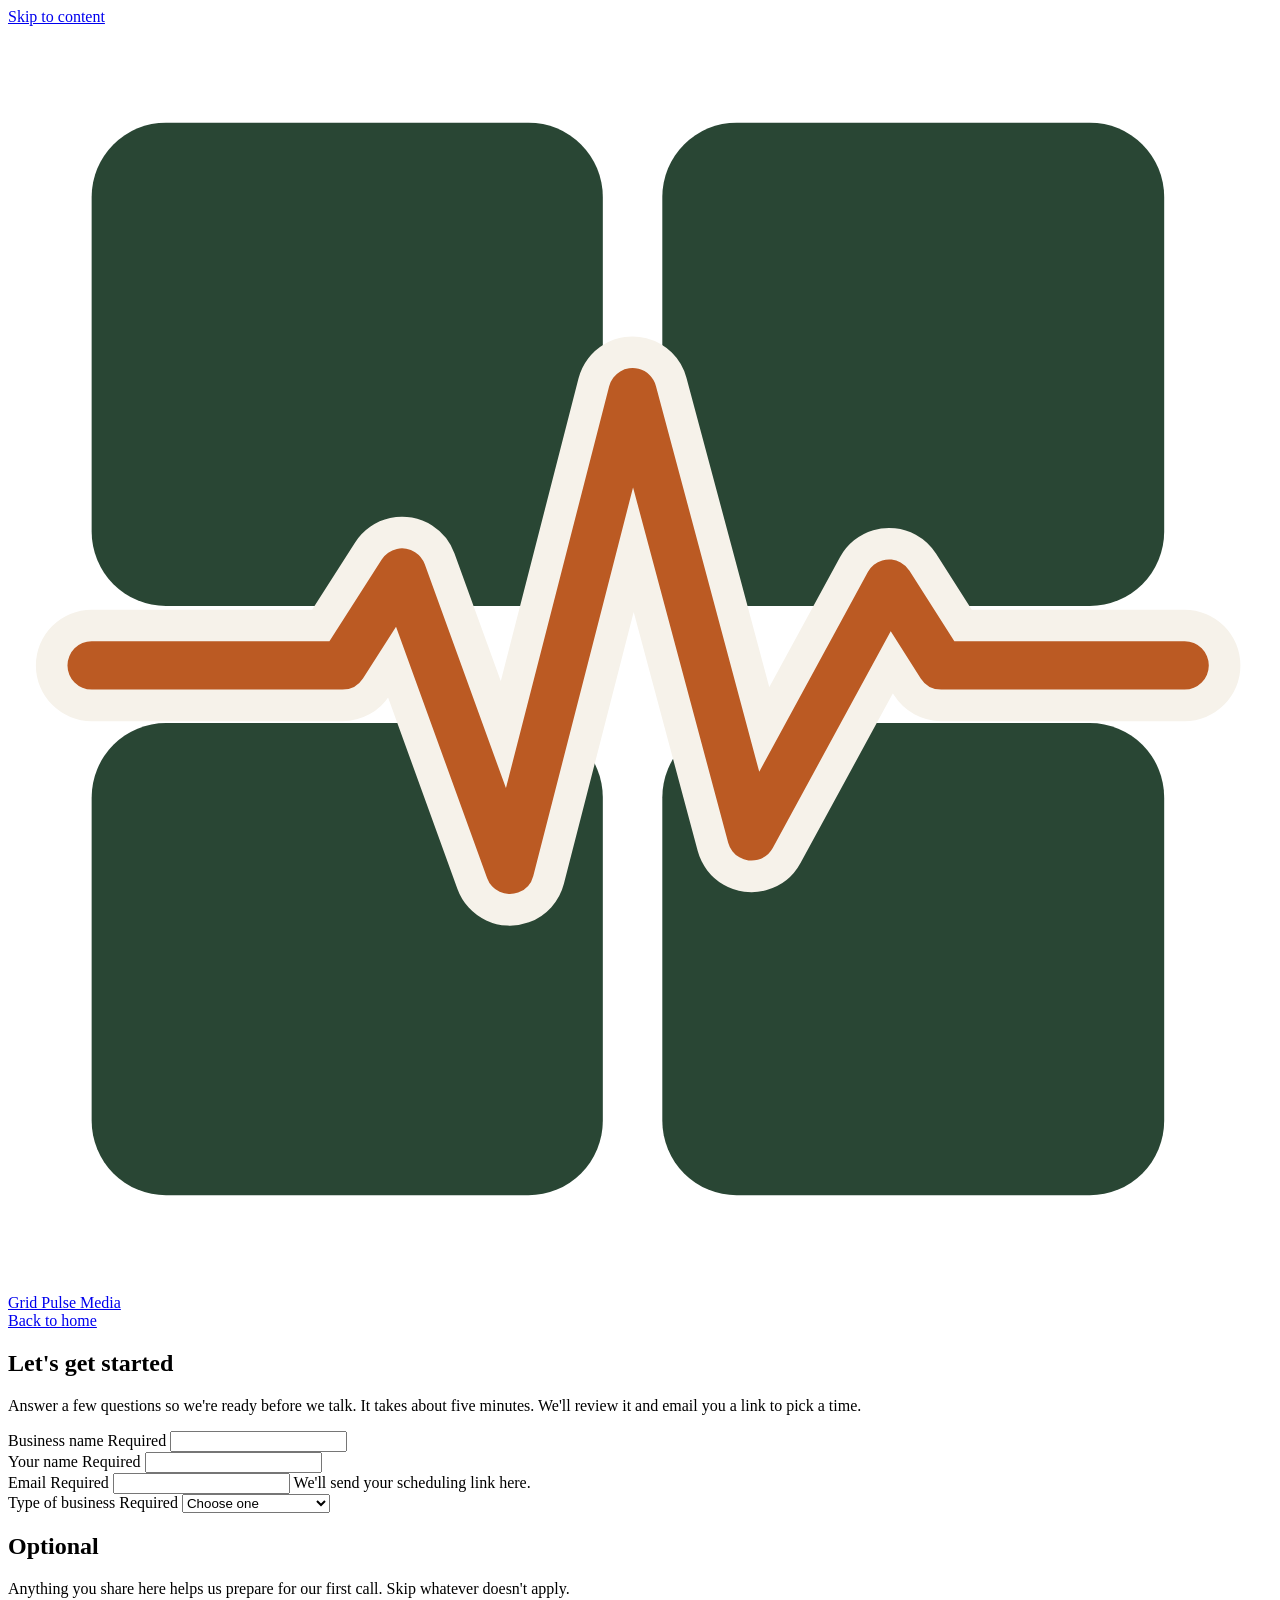
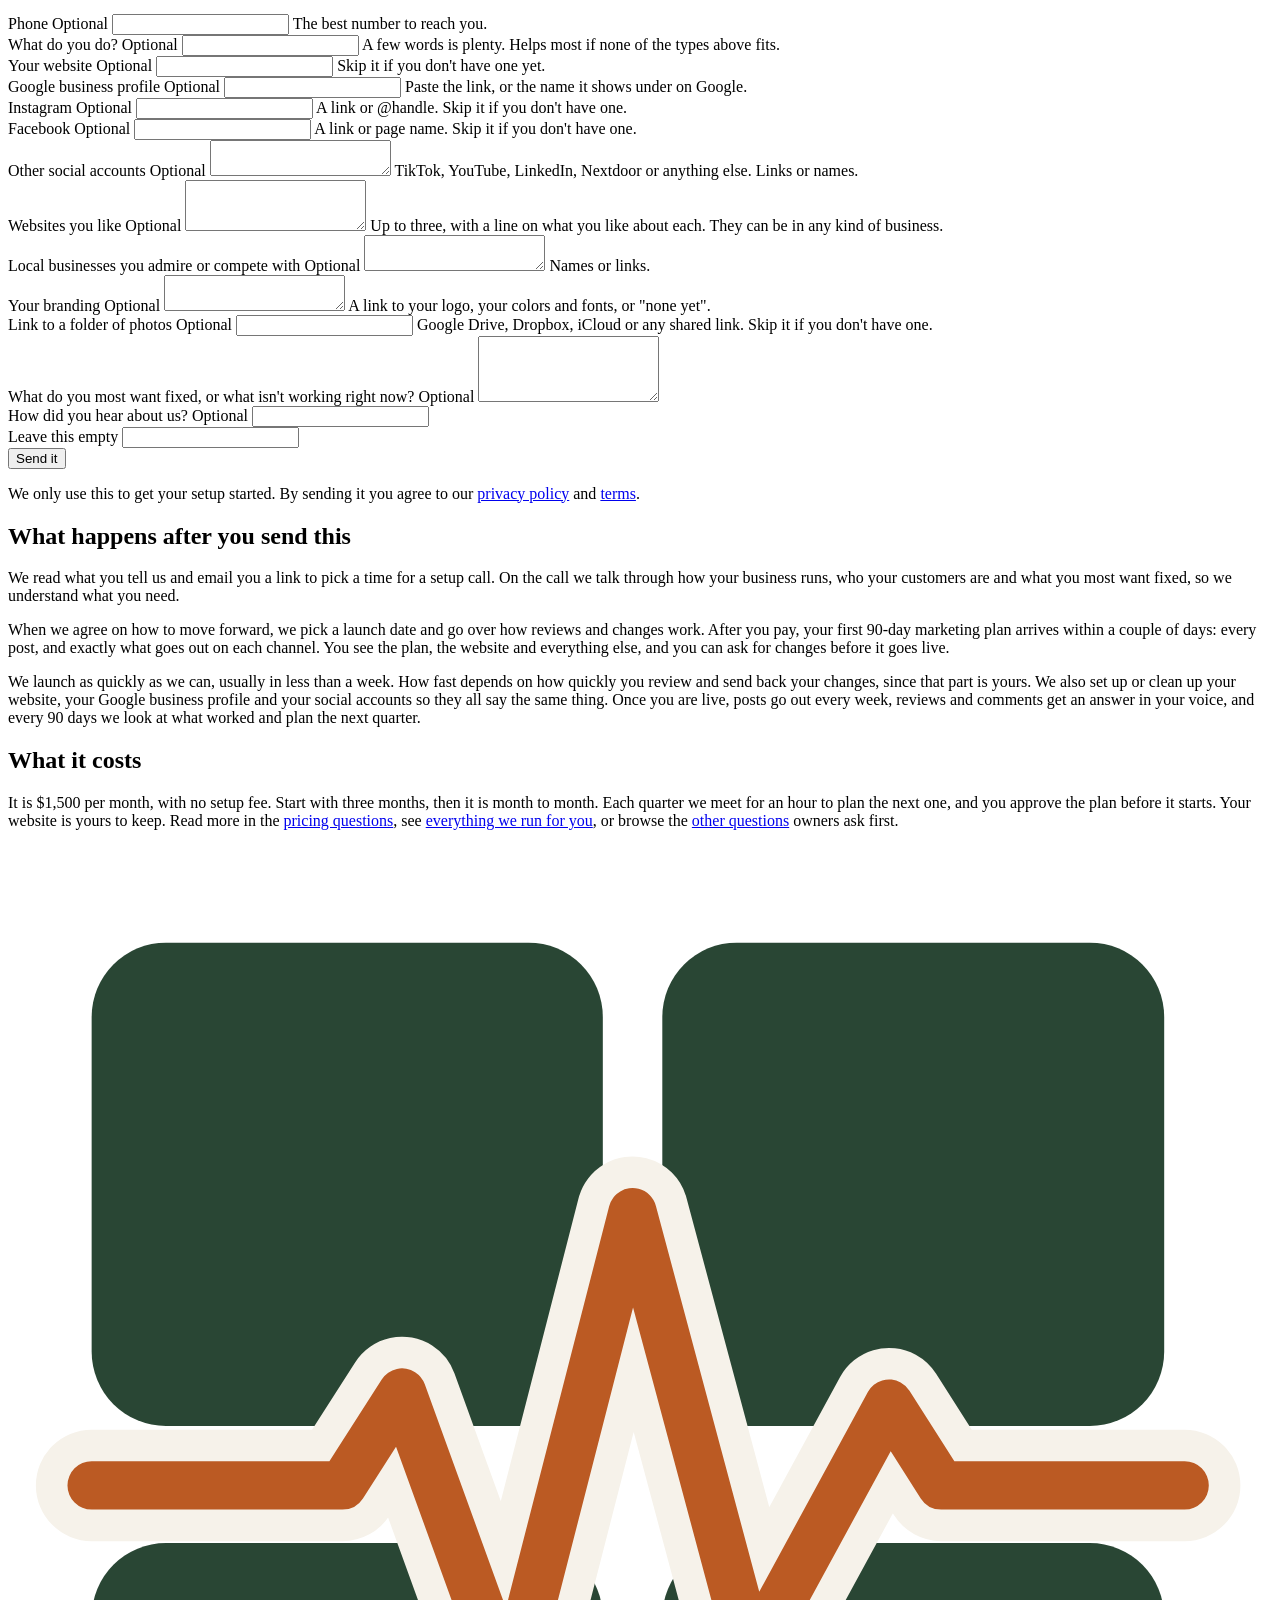
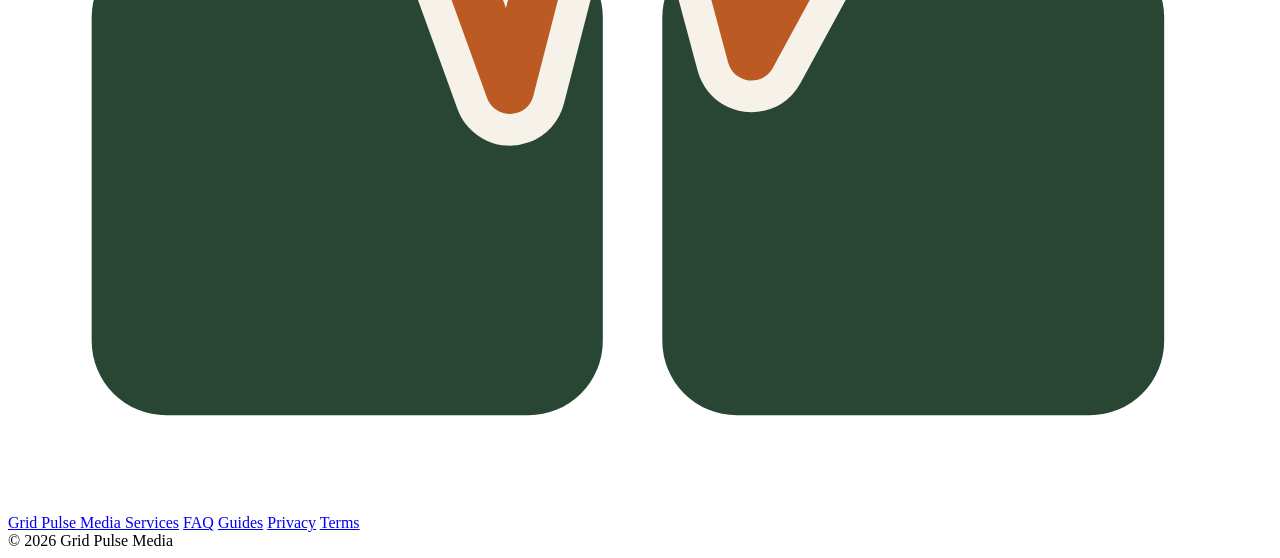
==== start/index.html @ f04337d5 "Pricing: $1,500 a month, no setup fee, $99 hosting-only pause Home: new price, listings tile replace" ====
<!doctype html>
<html lang="en">
<head>
<meta charset="utf-8">
<meta name="viewport" content="width=device-width, initial-scale=1">
<meta name="msvalidate.01" content="0D943468C18944FF4F5E947928108EA3">
<title>Get Started | Grid Pulse Media Setup Call</title>
<meta name="description" content="Tell Grid Pulse Media about your business in about five minutes. We review it and email you a link to pick a time for your setup call.">
<link rel="canonical" href="https://www.gridpulsemedia.com/start/">
<link rel="icon" href="/favicon.svg" type="image/svg+xml">
<link rel="preconnect" href="https://fonts.googleapis.com">
<link rel="preconnect" href="https://fonts.gstatic.com" crossorigin>
<link href="https://fonts.googleapis.com/css2?family=Bitter:wght@700&amp;family=Source+Sans+3:wght@400;600;700&amp;display=swap" rel="stylesheet">
<link rel="stylesheet" href="/styles.css">
<script>window.va = window.va || function () { (window.vaq = window.vaq || []).push(arguments); };</script>
<script defer src="/_vercel/insights/script.js"></script>
</head>
<body>
<a class="skip" href="#main">Skip to content</a>
<header class="site-header">
  <div class="wrap bar">
    <a class="brand" href="/">
      <svg viewBox="160 168 680 680" aria-hidden="true"><rect x="205" y="220" width="275" height="260" rx="40" fill="#294634"/><rect x="512" y="220" width="270" height="260" rx="40" fill="#294634"/><rect x="205" y="543" width="275" height="254" rx="40" fill="#294634"/><rect x="512" y="543" width="270" height="254" rx="40" fill="#294634"/><path d="M205 512H340L372 462L430 622L496 365L560 604L634 468L662 512H793" fill="none" stroke="#F6F2EA" stroke-width="60" stroke-linecap="round" stroke-linejoin="round"/><path d="M205 512H340L372 462L430 622L496 365L560 604L634 468L662 512H793" fill="none" stroke="#BB5A23" stroke-width="26" stroke-linecap="round" stroke-linejoin="round"/></svg>
      <span>Grid Pulse Media</span>
    </a>
    <nav class="nav" aria-label="Main">
      <a href="/">Back to home</a>
    </nav>
  </div>
</header>
<main id="main">
<section class="start">
  <div class="wrap start-wrap">
    <div class="start-intro">
      <h1>Let's get started</h1>
      <p class="lede">Answer a few questions so we're ready before we talk. It takes about five minutes. We'll review it and email you a link to pick a time.</p>
    </div>
    <form class="start-form" method="post" action="/api/start">
      <div class="field-grid">
      <div class="field">
        <label for="business">Business name <span class="req">Required</span></label>
        <input id="business" name="business" type="text" required maxlength="200" autocomplete="organization">
      </div>
      <div class="field">
        <label for="name">Your name <span class="req">Required</span></label>
        <input id="name" name="name" type="text" required maxlength="200" autocomplete="name">
      </div>
      <div class="field">
        <label for="email">Email <span class="req">Required</span></label>
        <input id="email" name="email" type="email" required maxlength="254" autocomplete="email" aria-describedby="email-h">
        <span class="hint" id="email-h">We'll send your scheduling link here.</span>
      </div>
      <div class="field">
        <label for="type">Type of business <span class="req">Required</span></label>
        <select id="type" name="type" required>
          <option value="" disabled selected>Choose one</option>
          <option>Esthetician or spa</option>
          <option>Hair salon or barber</option>
          <option>Plumber</option>
          <option>Electrician</option>
          <option>HVAC</option>
          <option>Restaurant or food</option>
          <option>Retail</option>
          <option>Professional services</option>
          <option>Something else</option>
        </select>
      </div>
      </div>
      <div class="optional-head">
        <h2>Optional</h2>
        <p>Anything you share here helps us prepare for our first call. Skip whatever doesn't apply.</p>
      </div>
      <div class="field-grid">
      <div class="field">
        <label for="phone">Phone <span class="req">Optional</span></label>
        <input id="phone" name="phone" type="tel" maxlength="40" autocomplete="tel" aria-describedby="phone-h">
        <span class="hint" id="phone-h">The best number to reach you.</span>
      </div>
      <div class="field">
        <label for="doWhat">What do you do? <span class="req">Optional</span></label>
        <input id="doWhat" name="doWhat" type="text" maxlength="200" aria-describedby="doWhat-h">
        <span class="hint" id="doWhat-h">A few words is plenty. Helps most if none of the types above fits.</span>
      </div>
      <div class="field">
        <label for="website">Your website <span class="req">Optional</span></label>
        <input id="website" name="website" type="text" maxlength="500" aria-describedby="website-h">
        <span class="hint" id="website-h">Skip it if you don't have one yet.</span>
      </div>
      <div class="field">
        <label for="google">Google business profile <span class="req">Optional</span></label>
        <input id="google" name="google" type="text" maxlength="500" aria-describedby="google-h">
        <span class="hint" id="google-h">Paste the link, or the name it shows under on Google.</span>
      </div>
      <div class="field">
        <label for="instagram">Instagram <span class="req">Optional</span></label>
        <input id="instagram" name="instagram" type="text" maxlength="500" aria-describedby="instagram-h">
        <span class="hint" id="instagram-h">A link or @handle. Skip it if you don't have one.</span>
      </div>
      <div class="field">
        <label for="facebook">Facebook <span class="req">Optional</span></label>
        <input id="facebook" name="facebook" type="text" maxlength="500" aria-describedby="facebook-h">
        <span class="hint" id="facebook-h">A link or page name. Skip it if you don't have one.</span>
      </div>
      </div>
      <div class="field">
        <label for="otherSocial">Other social accounts <span class="req">Optional</span></label>
        <textarea id="otherSocial" name="otherSocial" rows="2" maxlength="500" aria-describedby="otherSocial-h"></textarea>
        <span class="hint" id="otherSocial-h">TikTok, YouTube, LinkedIn, Nextdoor or anything else. Links or names.</span>
      </div>
      <div class="field">
        <label for="likedSites">Websites you like <span class="req">Optional</span></label>
        <textarea id="likedSites" name="likedSites" rows="3" maxlength="1000" aria-describedby="likedSites-h"></textarea>
        <span class="hint" id="likedSites-h">Up to three, with a line on what you like about each. They can be in any kind of business.</span>
      </div>
      <div class="field">
        <label for="admired">Local businesses you admire or compete with <span class="req">Optional</span></label>
        <textarea id="admired" name="admired" rows="2" maxlength="500" aria-describedby="admired-h"></textarea>
        <span class="hint" id="admired-h">Names or links.</span>
      </div>
      <div class="field">
        <label for="branding">Your branding <span class="req">Optional</span></label>
        <textarea id="branding" name="branding" rows="2" maxlength="500" aria-describedby="branding-h"></textarea>
        <span class="hint" id="branding-h">A link to your logo, your colors and fonts, or "none yet".</span>
      </div>
      <div class="field">
        <label for="photos">Link to a folder of photos <span class="req">Optional</span></label>
        <input id="photos" name="photos" type="text" maxlength="500" aria-describedby="photos-h">
        <span class="hint" id="photos-h">Google Drive, Dropbox, iCloud or any shared link. Skip it if you don't have one.</span>
      </div>
      <div class="field">
        <label for="fix">What do you most want fixed, or what isn't working right now? <span class="req">Optional</span></label>
        <textarea id="fix" name="fix" rows="4" maxlength="2000"></textarea>
      </div>
      <div class="field">
        <label for="heard">How did you hear about us? <span class="req">Optional</span></label>
        <input id="heard" name="heard" type="text" maxlength="500">
      </div>
      <div class="trap" aria-hidden="true">
        <label for="fax">Leave this empty</label>
        <input id="fax" name="fax" type="text" tabindex="-1" autocomplete="off">
      </div>
      <div id="bot-check"></div>
      <input type="hidden" id="ms" name="ms" value="">
      <button class="btn" type="submit">Send it</button>
      <p class="form-note">We only use this to get your setup started. By sending it you agree to our <a href="/privacy/">privacy policy</a> and <a href="/terms/">terms</a>.</p>
    </form>
  </div>
</section>
<section class="wrap guide start-more">
<div class="guide-body">
<h2>What happens after you send this</h2>
<p>We read what you tell us and email you a link to pick a time for a setup call. On the call we talk through how your business runs, who your customers are and what you most want fixed, so we understand what you need.</p>
<p>When we agree on how to move forward, we pick a launch date and go over how reviews and changes work. After you pay, your first 90-day marketing plan arrives within a couple of days: every post, and exactly what goes out on each channel. You see the plan, the website and everything else, and you can ask for changes before it goes live.</p>
<p>We launch as quickly as we can, usually in less than a week. How fast depends on how quickly you review and send back your changes, since that part is yours. We also set up or clean up your website, your Google business profile and your social accounts so they all say the same thing. Once you are live, posts go out every week, reviews and comments get an answer in your voice, and every 90 days we look at what worked and plan the next quarter.</p>
<h2>What it costs</h2>
<p>It is $1,500 per month, with no setup fee. Start with three months, then it is month to month. Each quarter we meet for an hour to plan the next one, and you approve the plan before it starts. Your website is yours to keep. Read more in the <a href="/pricing-faq/">pricing questions</a>, see <a href="/services/">everything we run for you</a>, or browse the <a href="/faq/">other questions</a> owners ask first.</p>
</div>
</section>
</main>
<script>
// How long the page was open when the form is sent. A person takes longer than a script; the server checks it.
var openedAt = Date.now();
document.querySelector('.start-form').addEventListener('submit', function () {
  document.getElementById('ms').value = String(Date.now() - openedAt);
});
</script>
<script>
// Paste the Cloudflare Turnstile site key between the quotes to turn the bot check on.
var TURNSTILE_SITE_KEY = '0x4AAAAAAFNo6ZbcBxbSyfvk';
if (TURNSTILE_SITE_KEY) {
  var box = document.getElementById('bot-check');
  box.className = 'cf-turnstile';
  box.setAttribute('data-sitekey', TURNSTILE_SITE_KEY);
  var t = document.createElement('script');
  t.src = 'https://challenges.cloudflare.com/turnstile/v0/api.js';
  t.async = true;
  t.defer = true;
  document.head.appendChild(t);
}
</script>
<footer class="site-footer">
  <div class="wrap foot-bar">
    <a class="brand" href="/">
      <svg viewBox="160 168 680 680" aria-hidden="true"><rect x="205" y="220" width="275" height="260" rx="40" fill="#294634"/><rect x="512" y="220" width="270" height="260" rx="40" fill="#294634"/><rect x="205" y="543" width="275" height="254" rx="40" fill="#294634"/><rect x="512" y="543" width="270" height="254" rx="40" fill="#294634"/><path d="M205 512H340L372 462L430 622L496 365L560 604L634 468L662 512H793" fill="none" stroke="#F6F2EA" stroke-width="60" stroke-linecap="round" stroke-linejoin="round"/><path d="M205 512H340L372 462L430 622L496 365L560 604L634 468L662 512H793" fill="none" stroke="#BB5A23" stroke-width="26" stroke-linecap="round" stroke-linejoin="round"/></svg>
      <span>Grid Pulse Media</span>
    </a>
    <a href="/services/">Services</a>
    <a href="/faq/">FAQ</a>
    <a href="/guides/">Guides</a>
    <a href="/privacy/">Privacy</a>
    <a href="/terms/">Terms</a>
    <div>&copy; 2026 Grid Pulse Media</div>
  </div>
</footer>
</body>
</html>
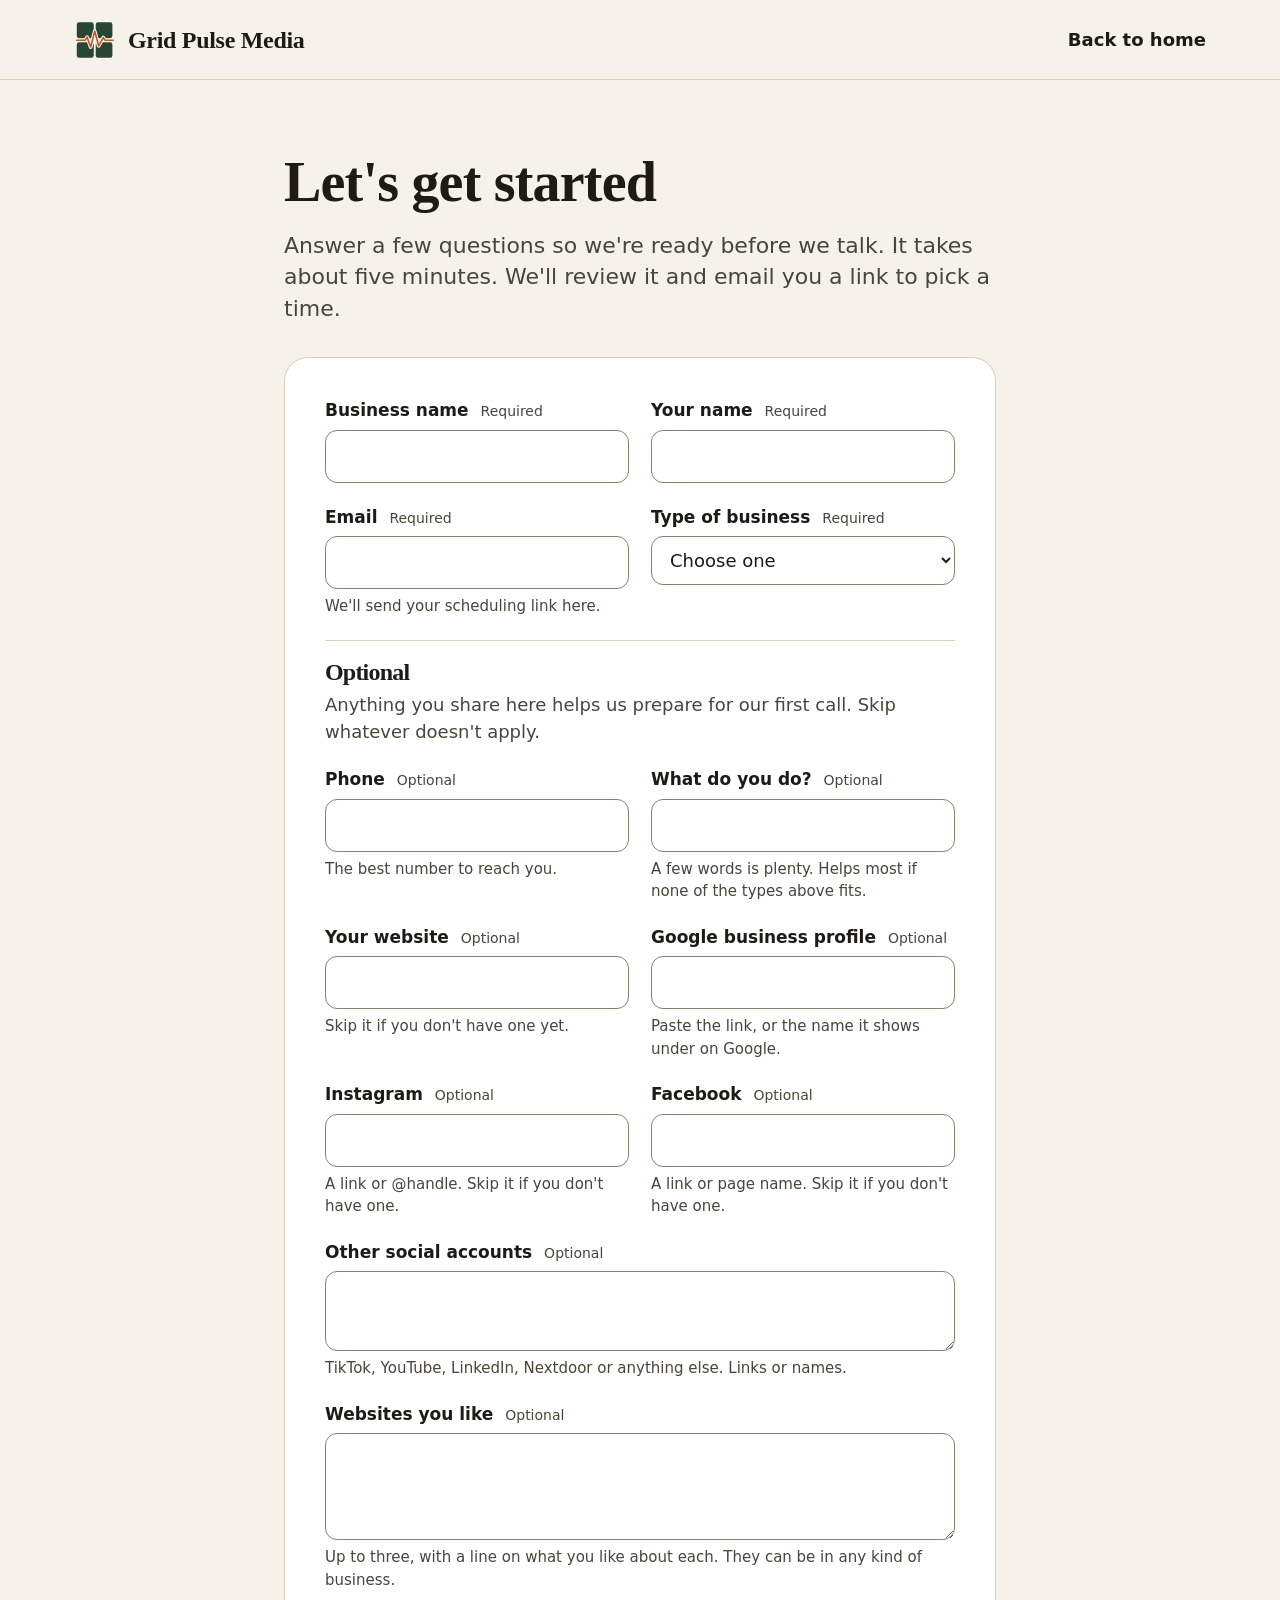
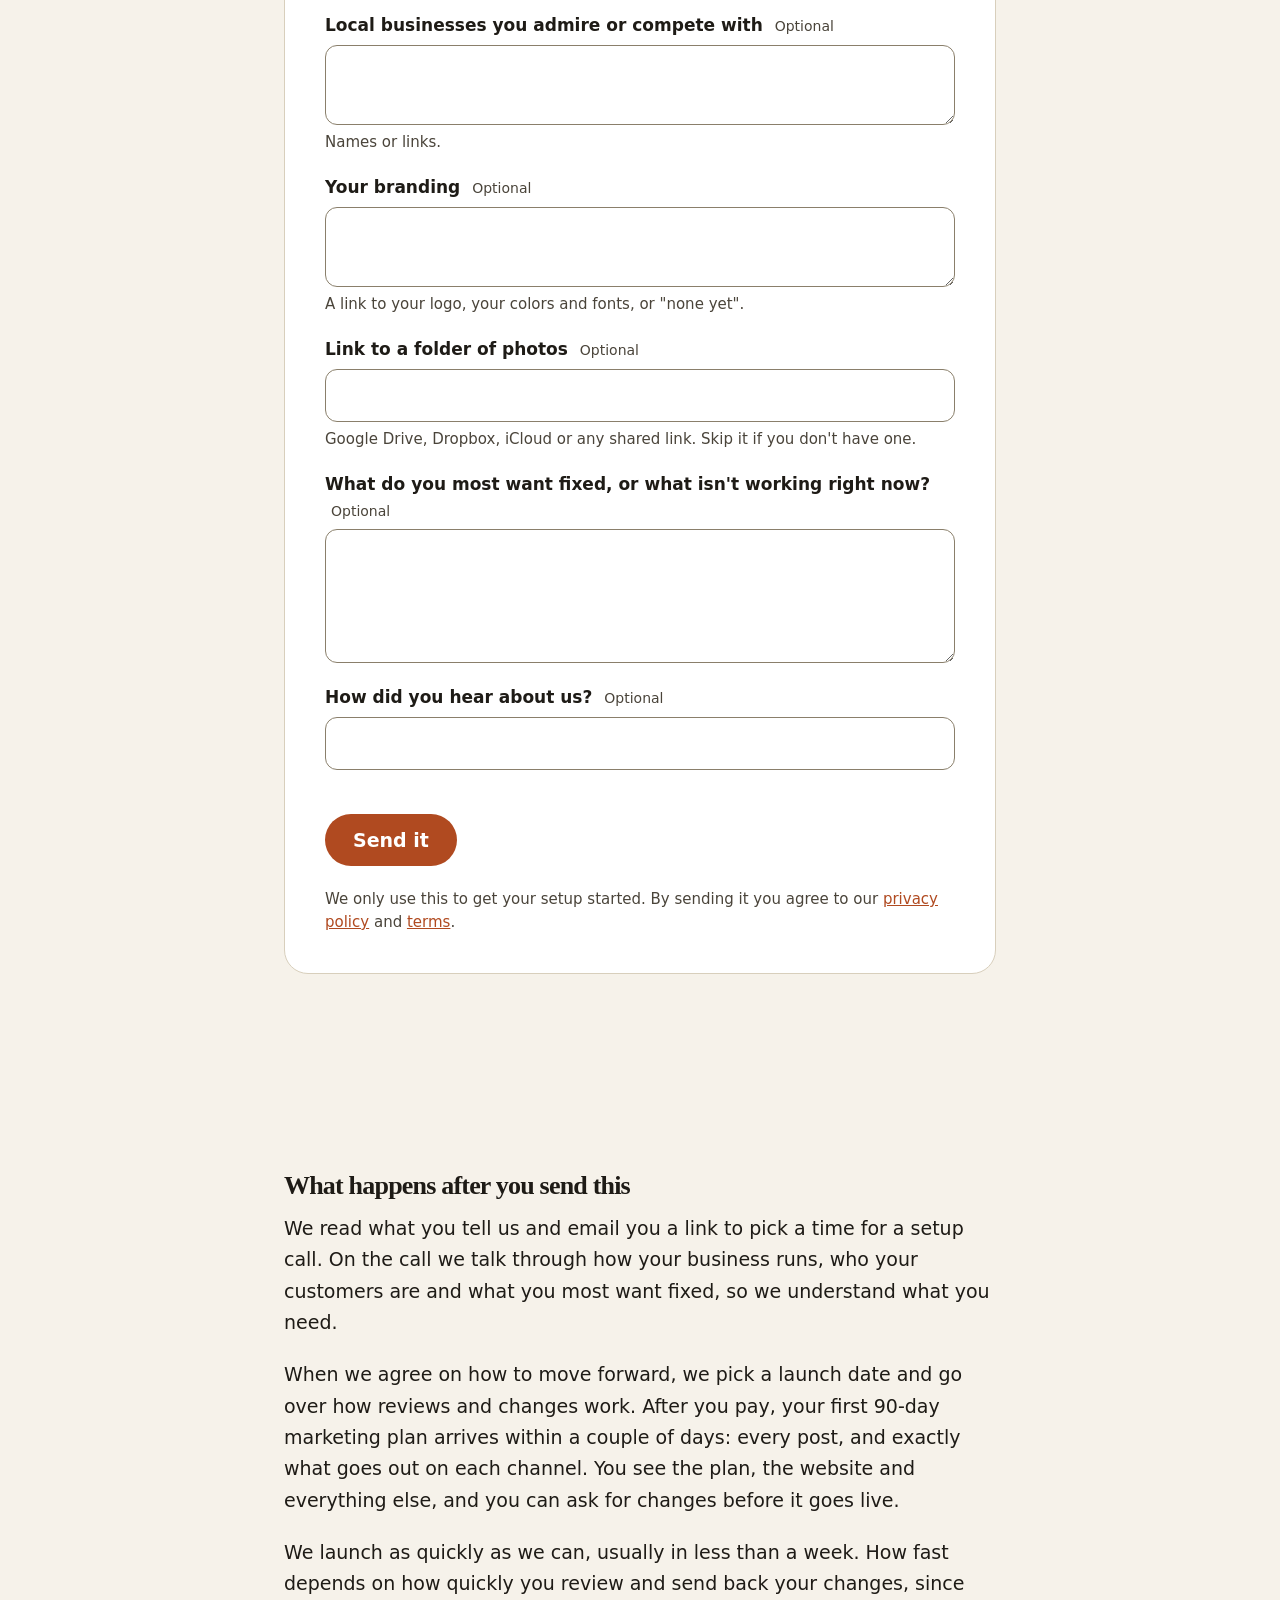
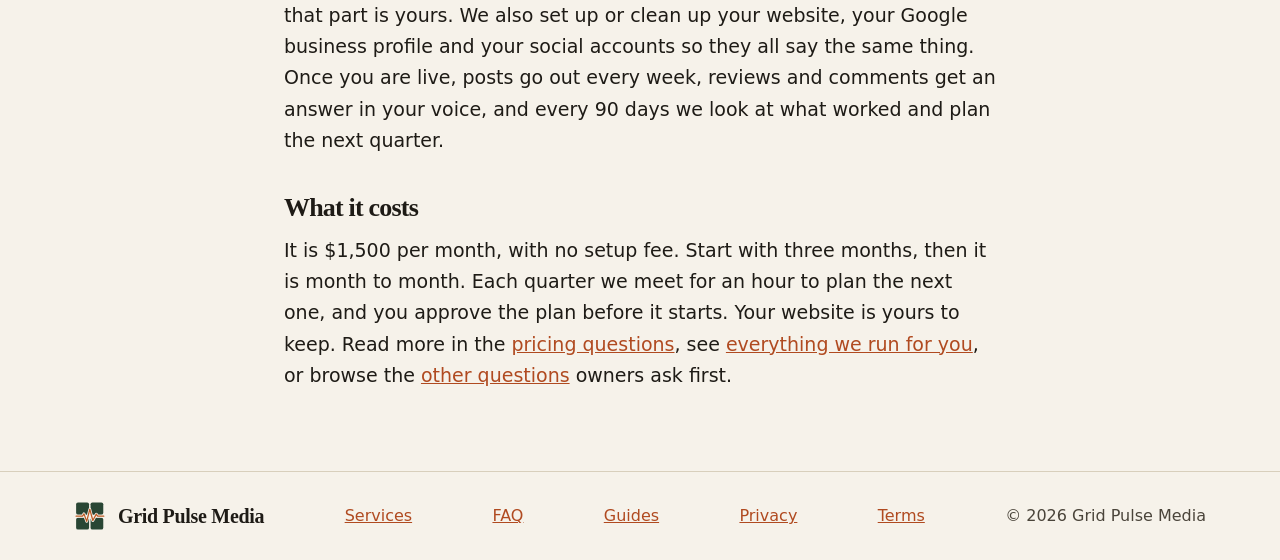
==== commit 0cbd9d57: "Add Google Analytics 4 tag to every page Co-Authored-By: Claude Opus 5.5 <noreply@anthropic.com> Cla" ====
--- a/start/index.html
+++ b/start/index.html
@@ -2,6 +2,14 @@
 <html lang="en">
 <head>
 <meta charset="utf-8">
+<!-- Google tag (gtag.js): GA4 property gridpulsemedia.com, read by the Miloe engine -->
+<script async src="https://www.googletagmanager.com/gtag/js?id=G-GLJ8757BDY"></script>
+<script>
+  window.dataLayer = window.dataLayer || [];
+  function gtag(){dataLayer.push(arguments);}
+  gtag('js', new Date());
+  gtag('config', 'G-GLJ8757BDY');
+</script>
 <meta name="viewport" content="width=device-width, initial-scale=1">
 <meta name="msvalidate.01" content="0D943468C18944FF4F5E947928108EA3">
 <title>Get Started | Grid Pulse Media Setup Call</title>
--- a/styles.css
+++ b/styles.css
@@ -0,0 +1,714 @@
+:root {
+  --cream: #F6F2EA;
+  --ink: #1E1B16;
+  --muted: #4A443A;
+  --forest: #2F4A3A;
+  --clay: #B04A20;
+  --clay-dark: #8F3A18;
+  --sand: #EFE8D8;
+  --sand-deep: #E6DCC8;
+  --line: #D8CFBC;
+  --serif: 'Bitter', Georgia, serif;
+}
+
+* { box-sizing: border-box; }
+
+html { -webkit-text-size-adjust: 100%; scroll-behavior: smooth; }
+
+@media (prefers-reduced-motion: reduce) {
+  html { scroll-behavior: auto; }
+}
+
+body {
+  margin: 0;
+  background: var(--cream);
+  color: var(--ink);
+  font-family: 'Source Sans 3', system-ui, -apple-system, 'Segoe UI', sans-serif;
+  font-size: 18px;
+  line-height: 1.5;
+}
+
+img, svg { max-width: 100%; }
+
+a { color: var(--clay); }
+a:hover { color: var(--clay-dark); }
+
+:focus-visible {
+  outline: 3px solid var(--forest);
+  outline-offset: 3px;
+}
+
+.skip {
+  position: absolute;
+  left: 16px;
+  top: -64px;
+  background: var(--ink);
+  color: var(--cream);
+  padding: 12px 18px;
+  border-radius: 8px;
+  z-index: 10;
+}
+.skip:focus { top: 16px; }
+
+.wrap {
+  max-width: 1180px;
+  margin: 0 auto;
+  padding: 0 24px;
+}
+
+h1, h2, h3 { margin: 0; }
+
+h1, h2 {
+  font-family: var(--serif);
+  font-weight: 700;
+  line-height: 1.1;
+  letter-spacing: -0.8px;
+}
+
+h1, .hero-title { font-size: clamp(36px, 5.2vw, 56px); }
+.hero-title { font-family: var(--serif); font-weight: 700; line-height: 1.1; letter-spacing: -0.8px; }
+h2 { font-size: clamp(30px, 4vw, 42px); }
+h3 { font-size: 22px; font-weight: 700; line-height: 1.25; }
+
+p { margin: 0; }
+
+.eyebrow {
+  font-size: 14px;
+  font-weight: 700;
+  letter-spacing: 1.4px;
+  text-transform: uppercase;
+  color: var(--forest);
+}
+
+.section { padding: clamp(56px, 8vw, 96px) 0; }
+.section-head { display: flex; flex-direction: column; gap: 12px; margin-bottom: 44px; }
+.section-head p { font-size: 20px; color: var(--muted); max-width: 640px; }
+
+/* Buttons */
+.btn {
+  display: inline-block;
+  background: var(--clay);
+  color: #fff;
+  text-decoration: none;
+  font-weight: 700;
+  font-size: 19px;
+  line-height: 1.2;
+  padding: 15px 28px;
+  min-height: 48px;
+  border-radius: 999px;
+}
+.btn:hover { background: var(--clay-dark); color: #fff; }
+.btn-sm { font-size: 17px; padding: 11px 20px; min-height: 44px; }
+
+.link-strong {
+  color: var(--ink);
+  font-weight: 700;
+  font-size: 19px;
+  text-underline-offset: 4px;
+}
+.link-strong:hover { color: var(--clay-dark); }
+
+/* Header */
+.site-header {
+  background: var(--cream);
+  border-bottom: 1px solid var(--line);
+}
+.bar {
+  display: flex;
+  align-items: center;
+  justify-content: space-between;
+  gap: 24px;
+  padding-top: 16px;
+  padding-bottom: 16px;
+}
+.brand {
+  display: flex;
+  align-items: center;
+  gap: 12px;
+  color: var(--ink);
+  text-decoration: none;
+  font-family: var(--serif);
+  font-weight: 700;
+  font-size: 24px;
+  letter-spacing: -0.3px;
+}
+.brand:hover { color: var(--ink); }
+.brand svg { width: 42px; height: 42px; flex: none; }
+
+.nav { display: flex; align-items: center; gap: 28px; font-weight: 600; }
+.nav a:not(.btn) { color: var(--ink); text-decoration: none; padding: 10px 0; }
+.nav a:not(.btn):hover { color: var(--clay-dark); text-decoration: underline; text-underline-offset: 4px; }
+
+/* Phones and small tablets: brand and button on the first row, the page links on a second row */
+@media (max-width: 820px) {
+  .bar { flex-wrap: wrap; justify-content: flex-start; gap: 0; padding-top: 10px; padding-bottom: 4px; }
+  .bar::after { content: ""; order: 2; flex: 1 0 100%; height: 0; }
+  .brand { order: 0; flex: 1 1 auto; min-width: 0; margin-right: 12px; font-size: 19px; gap: 9px; min-height: 44px; white-space: nowrap; }
+  .brand svg { width: 34px; height: 34px; }
+  .nav { display: contents; }
+  .nav .btn { order: 1; white-space: nowrap; margin-bottom: 6px; padding: 10px 16px; font-size: 16px; }
+  .nav a:not(.btn) { order: 3; display: inline-flex; align-items: center; min-height: 44px; padding: 0 13px 0 0; font-size: 15px; }
+  .nav a:only-child { order: 1; padding: 0; margin-bottom: 0; }
+}
+@media (max-width: 360px) {
+  .brand { font-size: 16px; gap: 8px; }
+  .brand svg { width: 28px; height: 28px; }
+  .nav .btn { padding: 10px 12px; font-size: 15px; }
+}
+
+/* Hero */
+.hero { padding: clamp(40px, 7vw, 72px) 0; }
+.hero-grid {
+  display: grid;
+  grid-template-columns: repeat(2, minmax(0, 1fr));
+  gap: 56px;
+  align-items: center;
+}
+@media (max-width: 900px) {
+  .hero-grid { grid-template-columns: minmax(0, 1fr); gap: 40px; }
+}
+.hero-copy { display: flex; flex-direction: column; gap: 24px; align-items: flex-start; }
+.lede { font-size: clamp(19px, 2.4vw, 22px); line-height: 1.45; color: var(--muted); }
+.cta-row { display: flex; flex-wrap: wrap; gap: 14px 24px; align-items: center; }
+
+.frame-wrap { display: flex; flex-direction: column; gap: 14px; }
+.frame {
+  border: 1px solid var(--line);
+  border-radius: 18px;
+  overflow: hidden;
+  background: #fff;
+}
+.frame-bar {
+  display: flex;
+  align-items: center;
+  gap: 14px;
+  height: 44px;
+  padding: 0 16px;
+  background: #EFE8D8;
+  border-bottom: 1px solid var(--line);
+}
+.dots { display: flex; gap: 6px; }
+.dots i { width: 10px; height: 10px; border-radius: 50%; border: 1.5px solid #8A7F6B; display: block; }
+.url {
+  flex: 1;
+  background: #fff;
+  border-radius: 999px;
+  padding: 4px 14px;
+  font-size: 14px;
+  color: var(--muted);
+  overflow: hidden;
+  white-space: nowrap;
+  text-overflow: ellipsis;
+}
+.shot {
+  aspect-ratio: 16 / 10;
+  background: var(--sand-deep);
+  display: flex;
+  align-items: center;
+  justify-content: center;
+  padding: 16px;
+  text-align: center;
+  color: var(--muted);
+}
+.chip-row { display: flex; align-items: center; flex-wrap: wrap; gap: 10px; color: var(--muted); font-size: 16px; }
+.chip {
+  background: var(--forest);
+  color: var(--cream);
+  font-weight: 700;
+  font-size: 14px;
+  padding: 4px 12px;
+  border-radius: 999px;
+}
+
+/* Channels */
+.channels { padding: 40px 0 56px; border-bottom: 1px solid var(--line); }
+.channels .eyebrow { color: var(--muted); margin-bottom: 20px; display: block; }
+.channel-grid {
+  display: grid;
+  grid-template-columns: repeat(auto-fit, minmax(150px, 1fr));
+  gap: 12px;
+}
+.channel {
+  display: flex;
+  flex-direction: column;
+  align-items: center;
+  justify-content: center;
+  gap: 4px;
+  background: #fff;
+  border: 1px solid var(--line);
+  border-radius: 14px;
+  padding: 12px 10px;
+  text-align: center;
+}
+.channel svg { width: 28px; height: 28px; }
+.channel b { font-size: 16px; }
+.channel small { font-size: 14px; font-weight: 600; letter-spacing: 0.4px; color: var(--muted); }
+.channel.more { background: transparent; border: 1.5px dashed #A89C84; color: var(--muted); }
+.channels .note { margin-top: 20px; color: var(--muted); font-size: 17px; }
+
+/* Familiar */
+.familiar { background: var(--ink); color: var(--cream); }
+.familiar h2 { margin-bottom: 36px; }
+.three {
+  display: grid;
+  grid-template-columns: repeat(auto-fit, minmax(260px, 1fr));
+  gap: 32px;
+}
+.three p { font-size: 21px; line-height: 1.45; }
+
+/* How */
+.steps {
+  display: grid;
+  grid-template-columns: repeat(auto-fit, minmax(240px, 1fr));
+  gap: 28px;
+}
+.step { display: flex; flex-direction: column; gap: 10px; border-top: 3px solid var(--clay); padding-top: 18px; }
+.step .num { font-family: var(--serif); font-size: 20px; font-weight: 700; color: var(--clay); }
+.step p { font-size: 17px; color: var(--muted); }
+
+/* Work */
+.work { background: var(--sand); }
+.cards {
+  display: grid;
+  grid-template-columns: repeat(auto-fit, minmax(min(100%, 340px), 1fr));
+  gap: 28px;
+}
+.card { background: #fff; border-radius: 20px; overflow: hidden; display: flex; flex-direction: column; }
+.card .shot { aspect-ratio: 16 / 9; }
+.card-body { padding: 26px 28px; display: flex; flex-direction: column; gap: 10px; }
+.card-body h3 { font-family: var(--serif); font-size: 28px; }
+.card-body p { font-size: 17px; color: var(--muted); }
+
+/* Included */
+.included-grid { display: grid; grid-template-columns: repeat(4, minmax(0, 1fr)); gap: 20px; }
+@media (max-width: 1100px) { .included-grid { grid-template-columns: repeat(2, minmax(0, 1fr)); } }
+@media (max-width: 640px) { .included-grid { grid-template-columns: minmax(0, 1fr); } }
+.inc-card { background: #fff; border: 1px solid var(--line); border-radius: 18px; padding: 26px 28px; display: flex; flex-direction: column; gap: 10px; }
+.inc-card p { font-size: 17px; color: var(--muted); }
+.inc-list { list-style: none; margin: 4px 0 0; padding: 0; display: flex; flex-direction: column; gap: 8px; font-size: 16px; color: var(--muted); }
+.inc-list li { position: relative; padding-left: 18px; }
+.inc-list li::before { content: ""; position: absolute; left: 0; top: 0.6em; width: 7px; height: 7px; border-radius: 50%; background: var(--clay); }
+/* The plan is a full width band above the four outcome cards */
+.included-grid > .inc-card:first-child { grid-column: 1 / -1; background: var(--forest); border-color: var(--forest); color: var(--cream); }
+.included-grid > .inc-card:first-child h3, .included-grid > .inc-card:first-child p, .included-grid > .inc-card:first-child .inc-list { color: var(--cream); }
+.included-grid > .inc-card:first-child .inc-list li::before { background: var(--cream); }
+.included-grid > .inc-card:first-child .inc-list { display: grid; grid-template-columns: repeat(3, minmax(0, 1fr)); gap: 12px 32px; font-size: 17px; margin-top: 8px; }
+@media (max-width: 820px) { .included-grid > .inc-card:first-child .inc-list { grid-template-columns: minmax(0, 1fr); } }
+.inc-card .inc-line { font-weight: 700; margin-top: 6px; }
+
+/* Pricing */
+.pricing { padding-top: 0; }
+.price-grid {
+  display: grid;
+  grid-template-columns: repeat(auto-fit, minmax(min(100%, 380px), 1fr));
+  gap: 32px;
+}
+.price-card {
+  background: #fff;
+  border: 2px solid var(--ink);
+  border-radius: 24px;
+  padding: clamp(28px, 4vw, 44px);
+  display: flex;
+  flex-direction: column;
+  gap: 18px;
+  align-items: flex-start;
+}
+.price { display: flex; align-items: baseline; flex-wrap: wrap; gap: 8px; }
+.price b { font-family: var(--serif); font-size: clamp(56px, 8vw, 72px); line-height: 1; letter-spacing: -2px; }
+.price span { font-size: 20px; color: var(--muted); }
+.price-card p { font-size: 18px; color: var(--muted); }
+.ai-card {
+  background: var(--forest);
+  color: var(--cream);
+  border-radius: 24px;
+  padding: clamp(28px, 4vw, 44px);
+  display: flex;
+  flex-direction: column;
+  gap: 18px;
+}
+.ai-card h2 { font-size: clamp(26px, 3.4vw, 34px); }
+.ai-card p { font-size: 18px; line-height: 1.55; }
+
+.compare {
+  grid-column: 1 / -1;
+  border-top: 1px solid var(--line);
+  padding-top: 28px;
+  display: flex;
+  flex-direction: column;
+  gap: 10px;
+  max-width: 820px;
+}
+.compare p { font-size: 19px; }
+.compare .compare-note { font-size: 15px; color: var(--muted); }
+
+/* Compare table */
+.compare { max-width: none; }
+.table-wrap { overflow-x: auto; }
+.compare table { width: 100%; border-collapse: collapse; font-size: 17px; background: var(--sand); border: 1px solid var(--line); }
+.compare th, .compare td { text-align: left; padding: 14px 18px; border-bottom: 1px solid var(--line); vertical-align: top; }
+.compare thead th { font-size: 14px; letter-spacing: .06em; text-transform: uppercase; color: var(--muted); background: var(--sand-deep); }
+.compare tbody th { font-weight: 700; }
+.compare td:last-child { color: var(--forest); font-weight: 700; }
+.compare tr.total th, .compare tr.total td { background: var(--sand-deep); border-bottom: 0; }
+.sr { position: absolute; width: 1px; height: 1px; overflow: hidden; clip: rect(0 0 0 0); }
+
+/* FAQ */
+.faq { background: var(--sand); }
+.faq h2 { margin-bottom: 36px; }
+.faq-grid {
+  display: grid;
+  grid-template-columns: repeat(auto-fit, minmax(min(100%, 360px), 1fr));
+  gap: 36px 64px;
+}
+.faq-grid div { display: flex; flex-direction: column; gap: 8px; }
+.faq-grid h3 { font-size: 21px; }
+.faq-grid p { font-size: 17px; color: var(--muted); }
+
+/* Book */
+.book { text-align: center; padding: clamp(72px, 10vw, 112px) 0; }
+.book .wrap { display: flex; flex-direction: column; align-items: center; gap: 22px; }
+.book h2 { font-size: clamp(32px, 5vw, 52px); max-width: 780px; }
+.book p { font-size: 20px; color: var(--muted); }
+
+/* Footer */
+.site-footer { border-top: 1px solid var(--line); padding: 28px 0; color: var(--muted); font-size: 16px; }
+.foot-bar { display: flex; flex-wrap: wrap; gap: 12px 24px; align-items: center; justify-content: space-between; }
+.site-footer .brand { font-size: 20px; }
+.site-footer .brand svg { width: 32px; height: 32px; }
+
+.todo { background: #FFF3C4; padding: 0 4px; border-radius: 3px; }
+
+/* Hero panel */
+.tell {
+  background: #fff;
+  border: 1px solid var(--line);
+  border-radius: 20px;
+  padding: clamp(24px, 4vw, 36px);
+  display: flex;
+  flex-direction: column;
+  gap: 20px;
+}
+.tell-label { color: var(--muted); }
+.tell-note {
+  background: var(--cream);
+  border-radius: 14px;
+  padding: 20px 22px;
+  display: flex;
+  flex-direction: column;
+  gap: 6px;
+}
+.tell-note b { font-family: var(--serif); font-size: 26px; line-height: 1.2; }
+.tell-note span { font-size: 17px; color: var(--muted); }
+.tell-list {
+  list-style: none;
+  margin: 0;
+  padding: 0;
+  display: grid;
+  grid-template-columns: repeat(2, minmax(0, 1fr));
+  gap: 12px;
+}
+.tell-list li {
+  display: flex;
+  align-items: center;
+  gap: 10px;
+  border: 1px solid var(--line);
+  border-radius: 12px;
+  padding: 14px 16px;
+  font-size: 17px;
+}
+.tell-list svg { width: 20px; height: 20px; flex: none; }
+.tell-foot { font-size: 16px; color: var(--muted); }
+@media (max-width: 420px) { .tell-list { grid-template-columns: minmax(0, 1fr); } }
+
+/* Get started form */
+.start { padding: clamp(40px, 7vw, 72px) 0 clamp(56px, 8vw, 96px); }
+.start-wrap { max-width: 760px; display: flex; flex-direction: column; gap: 32px; }
+.start-intro { display: flex; flex-direction: column; gap: 16px; align-items: flex-start; }
+.start-form {
+  background: #fff;
+  border: 1px solid var(--line);
+  border-radius: 24px;
+  padding: clamp(24px, 4vw, 40px);
+  display: flex;
+  flex-direction: column;
+  gap: 22px;
+  align-items: flex-start;
+}
+.field-grid { display: grid; grid-template-columns: repeat(2, minmax(0, 1fr)); gap: 22px; width: 100%; }
+@media (max-width: 640px) { .field-grid { grid-template-columns: minmax(0, 1fr); } }
+.field { display: flex; flex-direction: column; gap: 6px; width: 100%; }
+.field label { font-weight: 700; font-size: 17px; }
+.req { font-weight: 400; font-size: 14px; color: var(--muted); margin-left: 6px; }
+.hint { font-size: 15px; color: var(--muted); }
+.field input, .field select, .field textarea {
+  font: inherit;
+  font-size: 18px;
+  color: var(--ink);
+  background: #fff;
+  border: 1.5px solid #8A7F6B;
+  border-radius: 12px;
+  padding: 12px 14px;
+  min-height: 48px;
+  width: 100%;
+}
+.field textarea { resize: vertical; }
+.field input:focus-visible, .field select:focus-visible, .field textarea:focus-visible {
+  outline: 3px solid var(--forest);
+  outline-offset: 2px;
+  border-color: var(--forest);
+}
+.optional-head { display: flex; flex-direction: column; gap: 6px; width: 100%; padding-top: 18px; border-top: 1px solid var(--line, #d9d2c3); }
+.optional-head h2 { font-size: 24px; margin: 0; }
+.optional-head p { margin: 0; color: var(--muted); }
+.trap { position: absolute; left: -9999px; width: 1px; height: 1px; overflow: hidden; }
+.start-form .btn { border: 0; font-family: inherit; cursor: pointer; }
+.form-note { font-size: 15px; color: var(--muted); }
+
+/* Guides */
+.guide { padding-top: clamp(32px, 6vw, 64px); padding-bottom: clamp(40px, 7vw, 80px); max-width: 760px; }
+.guide h1 { font-family: var(--serif); font-size: clamp(30px, 5vw, 44px); line-height: 1.15; margin-bottom: 12px; }
+.guide .lede { color: var(--muted); margin: 0 0 32px; }
+.guide-crumb { margin: 0 0 16px; font-weight: 600; }
+.guide-date { color: var(--muted); font-size: 16px; margin: 0 0 24px; }
+.guide-hero { display: block; width: 100%; height: auto; border-radius: 12px; margin: 0 0 28px; }
+.guide-body h2 { font-family: var(--serif); font-size: 26px; line-height: 1.25; margin: 36px 0 10px; }
+.guide-body h3 { font-size: 21px; margin: 28px 0 8px; }
+.guide-body p, .guide-body li { font-size: 19px; line-height: 1.65; }
+.guide-body ul, .guide-body ol { padding-left: 24px; }
+.guide-body p, .guide-body ul, .guide-body ol { margin: 0 0 1.1em; }
+.guide-body li { margin: 0 0 0.4em; }
+.guide-body blockquote { margin: 0 0 1.4em; padding: 14px 18px; background: var(--sand); border-left: 4px solid var(--clay); border-radius: 0 8px 8px 0; }
+.guide-body blockquote p { margin: 0 0 0.7em; }
+.guide-body blockquote > :last-child { margin-bottom: 0; }
+/* Tables written in a guide: same look as the compare table, readable on a phone without sideways scroll */
+.guide-body table { width: 100%; margin: 0 0 1.4em; border-collapse: collapse; font-size: 17px; line-height: 1.5; background: var(--sand); border: 1px solid var(--line); }
+.guide-body th, .guide-body td { text-align: left; padding: 12px 14px; border-bottom: 1px solid var(--line); vertical-align: top; }
+.guide-body thead th { font-size: 13px; letter-spacing: .06em; text-transform: uppercase; color: var(--muted); background: var(--sand-deep); }
+.guide-body tbody td:first-child { font-weight: 700; }
+.guide-body tbody tr:last-child td { border-bottom: 0; }
+@media (max-width: 560px) {
+  .guide-body table { font-size: 15px; }
+  .guide-body th, .guide-body td { padding: 9px 8px; }
+  .guide-body thead th { font-size: 12px; letter-spacing: .03em; }
+}
+.guide-body > :last-child { margin-bottom: 0; }
+.guide-body + .guide-list { margin-top: 48px; padding-top: 40px; border-top: 1px solid var(--line); }
+.guide-cta { margin-top: 48px; padding: 28px; background: var(--sand); border: 1px solid var(--line); border-radius: 12px; }
+.guide-cta h2 { font-family: var(--serif); font-size: 24px; margin-bottom: 8px; }
+.guide-list { list-style: none; padding: 0; margin: 0; display: flex; flex-direction: column; gap: 28px; }
+.guide-list h2 { font-family: var(--serif); font-size: 24px; line-height: 1.25; color: var(--ink); }
+.guide-list a { text-decoration: none; }
+.guide-list a:hover h2 { color: var(--clay-dark); text-decoration: underline; text-underline-offset: 4px; }
+.guide-list p { margin: 6px 0 0; }
+.more-head { font-family: var(--serif); font-size: 20px; line-height: 1.25; color: var(--ink); margin: 40px 0 12px; padding-top: 28px; border-top: 1px solid var(--line); }
+.more-head + .link-row { margin-top: 0; }
+.more-head ~ .more-head { margin-top: 28px; padding-top: 0; border-top: 0; }
+.link-row { list-style: none; padding: 0; margin: 0; display: flex; flex-wrap: wrap; gap: 8px 24px; }
+.link-row a { color: var(--clay-dark); text-underline-offset: 4px; }
+.guide-empty { color: var(--muted); }
+.guide-cta .btn { margin-top: 16px; }
+.guide-meta { color: var(--muted); font-size: 16px; font-weight: 600; margin: 0 0 24px; }
+.guide-date + .guide-meta { margin-top: -18px; }
+.guide-related { margin-top: 48px; padding-top: 28px; border-top: 1px solid var(--line); }
+.guide-related h2 { font-family: var(--serif); font-size: 22px; line-height: 1.25; margin: 0 0 8px; }
+.guide-related ul { list-style: none; margin: 0; padding: 0; }
+.guide-related a { display: inline-flex; align-items: center; min-height: 44px; font-size: 19px; font-weight: 600; color: var(--clay-dark); text-underline-offset: 4px; }
+
+/* /guides/ index: topic sections of cards. Wider than a guide, with the intro kept to a readable line length. */
+.guide-index { max-width: 960px; }
+.guide-index .lede, .guide-index .guide-body { max-width: 720px; }
+.topics { margin-top: 48px; padding-top: 40px; border-top: 1px solid var(--line); display: flex; flex-direction: column; gap: 52px; }
+.topic h2, .start-here h2 { font-family: var(--serif); font-size: 28px; line-height: 1.2; margin: 0 0 6px; }
+.topic-blurb { color: var(--muted); font-size: 18px; margin: 0 0 20px; }
+.guide-cards, .path-cards { list-style: none; padding: 0; margin: 0; display: grid; grid-template-columns: repeat(auto-fill, minmax(min(340px, 100%), 1fr)); gap: 16px; }
+.guide-card, .path-card { position: relative; display: flex; flex-direction: column; gap: 6px; padding: 18px 20px; background: var(--sand); border: 1px solid var(--line); border-radius: 12px; }
+.guide-card:hover, .path-card:hover { border-color: var(--clay); }
+.guide-card a, .path-card a { color: var(--ink); text-decoration: none; }
+.guide-card a::after, .path-card a::after { content: ""; position: absolute; inset: 0; border-radius: 12px; }
+.guide-card a:hover h3, .path-card a:hover h3 { color: var(--clay-dark); text-decoration: underline; text-underline-offset: 4px; }
+.guide-card a:focus-visible, .path-card a:focus-visible { outline: none; }
+.guide-card a:focus-visible::after, .path-card a:focus-visible::after { outline: 3px solid var(--forest); outline-offset: 2px; }
+.guide-card h3, .path-card h3 { font-family: var(--serif); font-size: 20px; line-height: 1.25; margin: 0; }
+.guide-card p, .path-card p { margin: 0; font-size: 17px; line-height: 1.5; }
+.guide-card .guide-meta, .path-card .guide-meta { margin-top: auto; padding-top: 6px; font-size: 15px; }
+
+/* Find a guide: the search box and chips on /guides/. The script shows them; the markup ships hidden so nothing dead shows without JS. */
+.guide-finder { margin-top: 32px; padding: 20px; background: var(--sand); border: 1px solid var(--line); border-radius: 12px; display: flex; flex-direction: column; gap: 18px; }
+.guide-finder[hidden], .guide-card[hidden], .topic[hidden], .topics[hidden], .start-here[hidden], .finder-clear[hidden] { display: none; }
+.finder-search label, .finder-label { display: block; margin: 0 0 8px; font-size: 16px; font-weight: 700; color: var(--muted); }
+.finder-input { display: block; width: 100%; min-height: 44px; padding: 10px 14px; font: inherit; font-size: 18px; color: var(--ink); background: #fff; border: 1px solid var(--line); border-radius: 10px; }
+.finder-input:focus-visible, .chip:focus-visible, .finder-clear:focus-visible { outline: 3px solid var(--forest); outline-offset: 2px; }
+.finder-chips { display: flex; flex-wrap: wrap; gap: 8px; }
+.chip { min-height: 44px; padding: 8px 16px; font: inherit; font-size: 17px; font-weight: 600; line-height: 1.2; color: var(--ink); background: var(--cream); border: 1px solid var(--line); border-radius: 999px; cursor: pointer; }
+.chip:hover { border-color: var(--clay); }
+.chip[aria-pressed="true"] { background: var(--forest); border-color: var(--forest); color: var(--cream); }
+.finder-result { display: flex; flex-wrap: wrap; align-items: center; gap: 0 16px; margin-top: -6px; }
+.finder-status { margin: 0; font-size: 17px; font-weight: 600; color: var(--muted); }
+.finder-clear { min-height: 44px; padding: 8px 0; font: inherit; font-size: 17px; font-weight: 600; color: var(--clay-dark); background: none; border: 0; text-decoration: underline; text-underline-offset: 4px; cursor: pointer; }
+.guide-about { margin-top: 48px; padding-top: 28px; border-top: 1px solid var(--line); }
+
+/* Learning paths: the Start here row on /guides/, the path page, and the step line and Previous / Next on guides in a path */
+.start-here { margin-top: 48px; padding-top: 40px; border-top: 1px solid var(--line); }
+.path-card { border-top: 4px solid var(--clay); }
+.guide-path { margin: 0 0 24px; font-size: 16px; font-weight: 600; }
+.guide-meta + .guide-path, .guide-date + .guide-path { margin-top: -22px; }
+.guide-path a { display: flex; align-items: center; min-height: 44px; color: var(--clay-dark); text-underline-offset: 4px; }
+.guide-path-nav { margin-top: 48px; padding-top: 28px; border-top: 1px solid var(--line); }
+.guide-path-nav h2 { font-family: var(--serif); font-size: 22px; line-height: 1.25; margin: 0 0 14px; }
+.guide-path-nav ul { list-style: none; margin: 0; padding: 0; display: grid; grid-template-columns: 1fr; gap: 12px; }
+.guide-path-nav a { display: flex; flex-direction: column; justify-content: center; gap: 2px; height: 100%; min-height: 44px; padding: 14px 18px; background: var(--sand); border: 1px solid var(--line); border-radius: 12px; color: var(--ink); text-decoration: none; font-size: 19px; font-weight: 600; line-height: 1.35; }
+.guide-path-nav a:hover { border-color: var(--clay); color: var(--clay-dark); }
+.guide-path-nav .next a { border-color: var(--clay); }
+.guide-path-nav a span { font-size: 15px; font-weight: 700; color: var(--muted); }
+@media (min-width: 600px) {
+  .guide-path-nav ul { grid-template-columns: 1fr 1fr; }
+  .guide-path-nav .next { grid-column: 2; }
+}
+.path-steps { list-style: none; padding: 0; margin: 28px 0 0; counter-reset: step; display: flex; flex-direction: column; gap: 16px; }
+.path-step { counter-increment: step; position: relative; display: flex; flex-direction: column; gap: 6px; padding: 18px 20px 18px 72px; background: var(--sand); border: 1px solid var(--line); border-radius: 12px; }
+.path-step::before { content: counter(step); position: absolute; left: 20px; top: 18px; width: 36px; height: 36px; border-radius: 50%; background: var(--forest); color: var(--cream); font-weight: 700; font-size: 18px; display: flex; align-items: center; justify-content: center; }
+.path-step:hover { border-color: var(--clay); }
+.path-step a { color: var(--ink); text-decoration: none; }
+.path-step a::after { content: ""; position: absolute; inset: 0; border-radius: 12px; }
+.path-step a:hover h2 { color: var(--clay-dark); text-decoration: underline; text-underline-offset: 4px; }
+.path-step a:focus-visible { outline: none; }
+.path-step a:focus-visible::after { outline: 3px solid var(--forest); outline-offset: 2px; }
+.path-step h2 { font-family: var(--serif); font-size: 21px; line-height: 1.25; margin: 0; }
+.path-step p { margin: 0; font-size: 17px; line-height: 1.5; }
+.path-step .guide-meta { margin: 0; padding-top: 4px; font-size: 15px; }
+.path-start { margin: 32px 0 0; }
+@media (max-width: 480px) {
+  .path-step { padding-left: 58px; }
+  .path-step::before { left: 14px; width: 32px; height: 32px; font-size: 17px; }
+}
+
+/* Phones: easier taps, and the cost table stacked so the "With us" column is never cut off */
+@media (max-width: 640px) {
+  .inc-more { min-height: 44px; align-items: center; padding-top: 0; }
+  .inc-panel p { font-size: 18px; line-height: 1.5; }
+  .inc-dialog { max-height: calc(100dvh - 24px); }
+  .site-footer a { display: inline-flex; align-items: center; min-height: 44px; min-width: 44px; }
+  .site-footer .brand { min-height: 44px; }
+  .site-footer .foot-bar { gap: 0 20px; }
+  .table-wrap { overflow: visible; }
+  .compare table, .compare tbody, .compare tr, .compare th, .compare td { display: block; width: auto; }
+  .compare thead { position: absolute; width: 1px; height: 1px; overflow: hidden; clip: rect(0 0 0 0); }
+  .compare table { border: 0; background: transparent; }
+  .compare tbody tr { background: var(--sand); border: 1px solid var(--line); border-radius: 14px; margin-bottom: 12px; padding: 14px 16px; }
+  .compare tr.total { background: var(--sand-deep); }
+  .compare tbody th { padding: 0 0 8px; border: 0; font-size: 18px; }
+  .compare td { padding: 4px 0; border: 0; display: flex; justify-content: space-between; gap: 16px; text-align: right; }
+  .compare td::before { content: attr(data-label); flex: 0 0 38%; text-align: left; font-size: 14px; font-weight: 700; letter-spacing: .06em; text-transform: uppercase; color: var(--muted); padding-top: 2px; }
+  .compare td:last-child { color: var(--forest); }
+  .compare tr.total th, .compare tr.total td { background: transparent; }
+}
+
+/* Hero slides */
+.hero-slide:not(:first-child) { display: none; }
+.js .hero-slide:not(:first-child) { display: grid; }
+.js .hero-slides { display: grid; }
+.js .hero-slide { grid-area: 1 / 1; opacity: 0; visibility: hidden; transition: opacity 0.7s ease, visibility 0s linear 0.7s; }
+.js .hero-slide.is-active { opacity: 1; visibility: visible; transition: opacity 0.7s ease 0.2s, visibility 0s; }
+.hero-dots { display: none; margin-top: 12px; }
+.js .hero-dots { display: flex; }
+.hero-dot { position: relative; width: 44px; height: 44px; padding: 0; border: 0; background: none; cursor: pointer; display: grid; place-items: center; }
+.hero-dot::before, .hero-dot::after { content: ""; grid-area: 1 / 1; width: 10px; height: 10px; border-radius: 5px; transition: width 0.35s ease, background 0.3s; }
+.hero-dot::before { background: var(--line); }
+.hero-dot::after { background: var(--clay); transform: scaleX(0); transform-origin: left center; opacity: 0; }
+.hero-dot.is-active::before { width: 30px; }
+.hero-dot.is-active::after { width: 30px; opacity: 1; animation: hero-fill 7s linear forwards; }
+.hero.is-paused .hero-dot::after { animation-play-state: paused; }
+@keyframes hero-fill { to { transform: scaleX(1); } }
+.hero-dot:focus-visible { outline: 3px solid var(--forest); outline-offset: -4px; border-radius: 8px; }
+
+/* Entrance: copy rises in, card follows, each part lands in turn */
+.js .hero-slide .hero-copy > *, .js .hero-slide .tell { opacity: 0; transform: translateY(14px); transition: opacity 0.6s ease, transform 0.7s cubic-bezier(0.2, 0.7, 0.2, 1); }
+.js .hero-slide.is-active .hero-copy > *, .js .hero-slide.is-active .tell { opacity: 1; transform: none; }
+.js .hero-slide.is-active .hero-copy > :nth-child(1) { transition-delay: 0.2s; }
+.js .hero-slide.is-active .hero-copy > :nth-child(2) { transition-delay: 0.32s; }
+.js .hero-slide.is-active .hero-copy > :nth-child(3) { transition-delay: 0.44s; }
+.js .hero-slide.is-active .tell { transition-delay: 0.3s; }
+.js .hero-slide .r { opacity: 0; transform: translateY(8px); transition: opacity 0.5s ease, transform 0.5s ease; }
+.js .hero-slide.is-active .r { opacity: 1; transform: none; transition-delay: calc(0.5s + var(--i, 0) * 0.14s); }
+
+/* Slide 1: goal chips and a week of bars */
+.goals { display: flex; flex-wrap: wrap; gap: 10px; }
+.goal { padding: 9px 16px; border: 1px solid var(--line); border-radius: 999px; font-size: 17px; background: var(--cream); color: var(--muted); transition: background 0.4s ease, color 0.4s ease, border-color 0.4s ease; }
+.js .hero-slide.is-active .goal.is-on { background: var(--forest); border-color: var(--forest); color: var(--cream); transition-delay: 1.3s; }
+html:not(.js) .goal.is-on { background: var(--forest); border-color: var(--forest); color: var(--cream); }
+.weekbars { display: grid; grid-template-columns: repeat(7, minmax(0, 1fr)); gap: 10px; align-items: end; height: 130px; padding-top: 8px; }
+.wb { display: flex; flex-direction: column; align-items: center; justify-content: flex-end; gap: 6px; height: 100%; }
+.wb i { display: block; width: 100%; max-width: 34px; height: var(--h); background: var(--line); border-radius: 8px 8px 3px 3px; transform-origin: bottom; }
+.wb em { font-style: normal; font-size: 13px; font-weight: 700; color: var(--muted); }
+.wb.slow i { background: repeating-linear-gradient(45deg, var(--clay) 0 5px, #D98A62 5px 10px); }
+.wb.slow em { color: var(--clay); }
+.js .hero-slide .wb i { transform: scaleY(0.05); transition: transform 0.8s cubic-bezier(0.2, 0.7, 0.2, 1); }
+.js .hero-slide.is-active .wb i { transform: none; transition-delay: calc(0.9s + var(--k) * 0.07s); }
+
+/* Slide 2: you and us lanes */
+.lanes { display: flex; flex-direction: column; gap: 10px; }
+.lane-head, .lane { display: grid; grid-template-columns: minmax(0, 1fr) minmax(0, 1fr); gap: 10px; }
+.lane-head span { font-size: 14px; font-weight: 700; letter-spacing: 1.4px; text-transform: uppercase; color: var(--muted); padding-left: 4px; }
+.lane-head span:last-child { color: var(--forest); }
+.lane span { border-radius: 12px; padding: 14px 16px; font-size: 17px; line-height: 1.3; display: flex; align-items: center; gap: 8px; }
+.lane-you { background: var(--sand); color: var(--muted); }
+.lane-us { background: #E3EBE4; color: var(--forest); font-weight: 600; }
+.lane-us svg { width: 18px; height: 18px; flex: none; }
+
+/* Slide 3: weekly note */
+.receipt { background: var(--cream); border-radius: 14px; padding: 20px 22px; display: flex; flex-direction: column; gap: 14px; }
+.receipt > b { font-family: var(--serif); font-size: 26px; line-height: 1.2; }
+.receipt ul { list-style: none; margin: 0; padding: 0; display: flex; flex-direction: column; gap: 12px; }
+.receipt li { display: flex; align-items: baseline; gap: 8px; font-size: 17px; }
+.receipt li i { flex: 1; border-bottom: 2px dotted var(--line); transform: translateY(-4px); }
+.receipt li b { font-family: var(--serif); font-size: 20px; color: var(--forest); }
+
+.tell-list svg path, .lane-us svg path { stroke-dasharray: 24; stroke-dashoffset: 24; transition: stroke-dashoffset 0.5s ease; }
+.js .hero-slide.is-active .lane-us svg path { stroke-dashoffset: 0; transition-delay: calc(0.75s + var(--i, 0) * 0.14s); }
+html:not(.js) .lane-us svg path { stroke-dashoffset: 0; }
+@media (prefers-reduced-motion: reduce) {
+  .js .hero-slide, .js .hero-slide.is-active, .js .hero-slide *, .js .hero-slide.is-active * { transition: none !important; transform: none !important; }
+  .lane-us svg path { stroke-dashoffset: 0 !important; }
+  .hero-dot.is-active::after { animation: none; transform: scaleX(1); }
+}
+
+/* Flip cards: plain English on the front, industry terms on the back */
+.inc-card.has-flip { padding: 0; display: flex; perspective: 1200px; }
+.flip-inner { display: block; flex: 1; min-width: 0; }
+.flip-face { padding: 26px 28px; display: flex; flex-direction: column; gap: 10px; border-radius: 17px; }
+.flip-back { background: var(--sand); border-top: 1px solid var(--line); }
+.flip-back .eyebrow { color: var(--clay); }
+.flip-btn { align-self: flex-start; min-height: 44px; margin-top: auto; padding: 0; border: 0; background: none; font: inherit; font-size: 16px; font-weight: 700; color: var(--clay); cursor: pointer; text-decoration: underline; text-underline-offset: 4px; }
+.flip-btn:hover { color: var(--ink); }
+.flip-btn:focus-visible { outline: 3px solid var(--forest); outline-offset: 3px; border-radius: 4px; }
+html:not(.js) .flip-btn { display: none; }
+.js .flip-inner { display: grid; transform-style: preserve-3d; transition: transform 0.65s cubic-bezier(0.3, 0.7, 0.2, 1); }
+.js .flip-face { grid-area: 1 / 1; backface-visibility: hidden; -webkit-backface-visibility: hidden; border-top: 0; }
+.js .flip-front { background: #fff; }
+.js .flip-back { transform: rotateY(180deg); }
+.js .has-flip.is-flipped .flip-inner { transform: rotateY(180deg); }
+.flip-front .flip-btn { margin-top: auto; padding-top: 8px; }
+@media (prefers-reduced-motion: reduce) {
+  .js .flip-inner { transition: none; }
+}
+
+/* Cards: rise in on scroll, lift on hover, turn on hover (mouse) or tap (touch) */
+.js .included-grid > .inc-card:not(.is-in) { opacity: 0; }
+.js .included-grid > .inc-card.is-in { animation: inc-rise 0.7s cubic-bezier(0.2, 0.7, 0.2, 1) backwards; animation-delay: var(--d, 0s); }
+@keyframes inc-rise { from { opacity: 0; transform: translateY(26px); } }
+.js .inc-card.has-flip { cursor: pointer; transition: transform 0.35s ease, box-shadow 0.35s ease; }
+@media (hover: hover) and (pointer: fine) {
+  .js .inc-card.has-flip:hover { transform: translateY(-4px); box-shadow: 0 14px 30px rgba(30, 27, 22, 0.12); }
+}
+.js .has-flip.is-peek .flip-inner { animation: inc-peek 1.1s ease 0.5s 1; }
+@keyframes inc-peek { 35% { transform: rotateY(-16deg); } 70% { transform: rotateY(0deg); } }
+@media (prefers-reduced-motion: reduce) {
+  .js .included-grid > .inc-card.is-in, .js .has-flip.is-peek .flip-inner { animation: none; }
+  .js .inc-card.has-flip:hover { transform: none; }
+}
+
+/* An odd last question spans the row so the grid stays even */
+@media (min-width: 701px) {
+  .faq-grid > div:last-child:nth-child(odd) { grid-column: 1 / -1; }
+  .faq-grid > div:last-child:nth-child(odd) p { max-width: 760px; }
+}
